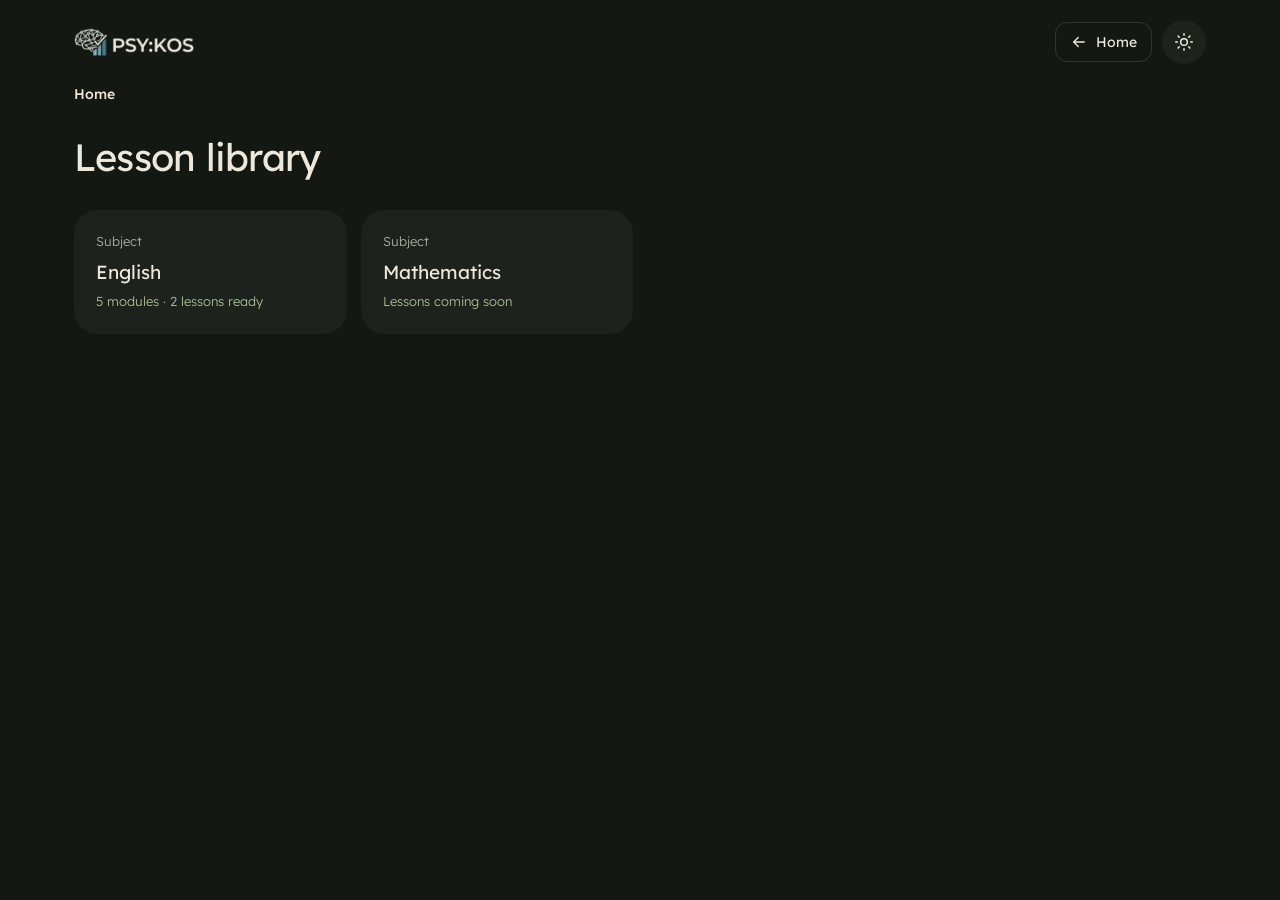
==== lessons.html @ 7eb395da "Add files via upload First version of the demo" ====
<!DOCTYPE html>
<html lang="en" data-theme="dark">
<head>
<meta charset="utf-8">
<meta name="viewport" content="width=device-width, initial-scale=1">
<title>PSY:KOS · Lesson library</title>
<script>try{document.documentElement.setAttribute('data-theme',localStorage.getItem('psykos-theme')||'dark')}catch(e){}</script>
<link rel="preconnect" href="https://fonts.googleapis.com">
<link rel="preconnect" href="https://fonts.gstatic.com" crossorigin>
<link href="https://fonts.googleapis.com/css2?family=Lexend:wght@300;400;500;600&display=swap" rel="stylesheet">
<link rel="stylesheet" href="css/style.css">
<link rel="icon" href="assets/logo-light.png">
</head>
<body>
<header class="site-header" id="site-header"></header>
<main id="main" class="wrap stack" style="padding-bottom:56px">
  <nav class="crumbs" aria-label="Breadcrumb" id="crumbs"></nav>
  <h1 id="title" style="font-size:clamp(28px,4.5vw,38px);font-weight:400;letter-spacing:-0.02em">Lesson library</h1>
  <div id="content"></div>
</main>

<script src="vendor/xlsx.mini.min.js"></script>
<script src="js/common.js"></script>
<script src="js/data.js"></script>
<script>
(function () {
  'use strict';
  var P = Psy, D = PsyData, esc = P.esc;
  var SUBJECTS = ['English', 'Mathematics'];

  D.load().then(function () {
    var u = D.getCurrentUser();
    var back = u ? (u.role === 'faculty' ? 'mentor.html' : 'student.html') : 'index.html';
    P.renderHeader({ backHref: back, backLabel: u ? 'My dashboard' : 'Home', homeHref: back });
    window.addEventListener('hashchange', route);
    route();
  }).catch(function (err) { P.showError(err.message); });

  function crumbs(parts) {
    document.getElementById('crumbs').innerHTML = parts.map(function (p, i) {
      return i === parts.length - 1 ? '<b>' + esc(p[0]) + '</b>' : '<a href="' + esc(p[1]) + '">' + esc(p[0]) + '</a><span aria-hidden="true">›</span>';
    }).join(' ');
  }

  function modulesOf(subject) {
    var mods = [], seen = {};
    D.getTopicMap(subject).forEach(function (t) {
      if (!seen[t.moduleNo]) { seen[t.moduleNo] = { no: t.moduleNo, name: t.module, rows: [] }; mods.push(seen[t.moduleNo]); }
      seen[t.moduleNo].rows.push(t);
    });
    return mods;
  }

  function route() {
    var parts = decodeURIComponent(location.hash.slice(1)).split('/').filter(Boolean);
    var subject = parts[0], modNo = parts[1];
    var title = document.getElementById('title'), content = document.getElementById('content');
    window.scrollTo({ top: 0 });

    if (!subject || SUBJECTS.indexOf(subject) < 0) {
      crumbs([['Home', '#']]);
      title.textContent = 'Lesson library';
      content.innerHTML = '<div class="tile-grid">' + SUBJECTS.map(function (s) {
        var mods = modulesOf(s), n = D.getTopicMap(s).filter(function (t) { return t.lesson; }).length;
        return '<a class="tile" href="#' + esc(s) + '"><span class="k">Subject</span><span class="n">' + esc(s) + '</span>' +
          '<span class="c">' + (mods.length ? mods.length + ' modules · ' + n + ' lesson' + (n === 1 ? '' : 's') + ' ready' : 'Lessons coming soon') + '</span></a>';
      }).join('') + '</div>';
      return;
    }

    var mods = modulesOf(subject);
    if (!modNo) {
      crumbs([['Home', '#'], [subject, '#' + subject]]);
      title.textContent = subject;
      if (!mods.length) { content.innerHTML = '<div class="empty"><b>No ' + esc(subject) + ' lessons yet</b><span class="muted">They will appear here once the syllabus and lessons are added.</span></div>'; return; }
      content.innerHTML = '<div class="tile-grid">' + mods.map(function (m) {
        var n = m.rows.filter(function (t) { return t.lesson; }).length;
        return '<a class="tile" href="#' + esc(subject + '/' + m.no) + '"><span class="k">Module ' + esc(m.no) + '</span><span class="n">' + esc(m.name) + '</span>' +
          '<span class="c">' + m.rows.length + ' topics · ' + (n ? n + ' lesson' + (n === 1 ? '' : 's') + ' ready' : 'lessons coming soon') + '</span></a>';
      }).join('') + '</div>';
      return;
    }

    var mod = mods.filter(function (m) { return m.no === modNo; })[0];
    if (!mod) { location.hash = subject; return; }
    crumbs([['Home', '#'], [subject, '#' + subject], ['Module ' + mod.no, '#' + subject + '/' + mod.no]]);
    title.textContent = 'Module ' + mod.no + ': ' + mod.name;
    var groups = [], seen = {};
    mod.rows.forEach(function (t) { if (!seen[t.topic]) { seen[t.topic] = []; groups.push(t.topic); } seen[t.topic].push(t); });
    content.innerHTML = groups.map(function (g) {
      return '<section style="margin-bottom:24px"><h2 style="font-size:18px;margin:0 0 12px">' + esc(g) + '</h2><div class="list">' +
        seen[g].map(function (t) {
          return '<div class="list-row"><span class="t">' + esc(t.subtopic) + '</span>' +
            (t.lesson ? '<a class="btn btn-sm" href="' + esc(t.lesson) + '">Open lesson</a>' : '<span class="badge badge-muted">Coming soon</span>') + '</div>';
        }).join('') + '</div></section>';
    }).join('');
  }
})();
</script>
</body>
</html>
---- css/style.css ----
/* PSY:KOS shared styles. Dark is the default theme; light is set with <html data-theme="light">. */
:root, :root[data-theme="dark"] {
  --bg: #141813;
  --surface: #1D221C;
  --surface-2: #262D25;
  --line: #30382E;
  --track: #2C342A;
  --text: #EEE8DC;
  --muted: #A7AE9F;
  --accent: #A3BC8E;
  --on-accent: #141813;
  --accent-soft: rgba(163, 188, 142, 0.14);
  --gold: #D9A73E;
  --gold-soft: rgba(217, 167, 62, 0.16);
  --red: #E58A6E;
  --red-soft: rgba(229, 138, 110, 0.14);
  --notice: #283026;
  --shadow: 0 18px 40px rgba(0, 0, 0, 0.32);
  color-scheme: dark;
}
:root[data-theme="light"] {
  --bg: #F1ECE2;
  --surface: #FBF8F2;
  --surface-2: #EFE9DD;
  --line: #E3DBCB;
  --track: #E8E1D3;
  --text: #1E281D;
  --muted: #5A6454;
  --accent: #4E6A44;
  --on-accent: #FBF8F2;
  --accent-soft: rgba(78, 106, 68, 0.10);
  --gold: #9A6F1C;
  --gold-soft: rgba(183, 134, 42, 0.14);
  --red: #B0432D;
  --red-soft: rgba(176, 67, 45, 0.10);
  --notice: #FFFFFF;
  --shadow: 0 18px 40px rgba(30, 40, 29, 0.16);
  color-scheme: light;
}

* { box-sizing: border-box; }
html { -webkit-text-size-adjust: 100%; }
body {
  margin: 0;
  min-height: 100vh;
  background: var(--bg);
  color: var(--text);
  font-family: "Lexend", system-ui, -apple-system, "Segoe UI", sans-serif;
  font-weight: 300;
  line-height: 1.5;
}
h1, h2, h3 { margin: 0; font-weight: 500; letter-spacing: -0.01em; }
p { margin: 0; }
a { color: var(--accent); }
button, input, select, textarea { font: inherit; color: inherit; }
button { cursor: pointer; }
:focus-visible { outline: 2px solid var(--gold); outline-offset: 2px; border-radius: 8px; }
.sr-only { position: absolute; width: 1px; height: 1px; overflow: hidden; clip: rect(0 0 0 0); white-space: nowrap; }
[hidden] { display: none !important; }

/* ---------- layout ---------- */
.wrap { max-width: 1180px; margin: 0 auto; padding: 0 24px; }
@media (max-width: 520px) { .wrap { padding: 0 16px; } }
.stack { display: flex; flex-direction: column; gap: 24px; }
.row { display: flex; flex-wrap: wrap; gap: 24px; align-items: flex-start; }
.col-main { flex: 999 1 540px; min-width: 0; }
.col-side { flex: 1 1 300px; min-width: 0; }
.panel { background: var(--surface); border-radius: 28px; padding: 24px; }
@media (max-width: 520px) { .panel { padding: 20px; border-radius: 24px; } }
.panel h2 { font-size: 20px; }
.panel-head { display: flex; flex-wrap: wrap; align-items: baseline; justify-content: space-between; gap: 8px; margin-bottom: 14px; }
.muted { color: var(--muted); }
.small { font-size: 13px; }
.mt-8 { margin-top: 8px; }

/* ---------- header ---------- */
.site-header { padding: 20px 0; }
.site-header .wrap { display: flex; align-items: center; justify-content: space-between; gap: 12px; flex-wrap: wrap; }
.brand { display: inline-flex; align-items: center; }
.brand img { height: 28px; width: auto; display: block; }
.logo-light { display: none !important; }
:root[data-theme="light"] .logo-light { display: block !important; }
:root[data-theme="light"] .logo-dark { display: none !important; }
.header-actions { display: flex; align-items: center; gap: 10px; }
.who { font-size: 14px; font-weight: 400; }
.icon-btn {
  width: 44px; height: 44px; border-radius: 999px; border: 0; background: var(--surface); color: var(--text);
  display: inline-flex; align-items: center; justify-content: center; text-decoration: none;
}
.icon-btn svg { width: 20px; height: 20px; }
.icon-sun { display: block; } .icon-moon { display: none; }
:root[data-theme="light"] .icon-sun { display: none; }
:root[data-theme="light"] .icon-moon { display: block; }

/* ---------- buttons and inputs ---------- */
.btn {
  height: 48px; padding: 0 20px; border-radius: 14px; border: 0; background: var(--accent); color: var(--on-accent);
  font-size: 15px; font-weight: 500; display: inline-flex; align-items: center; justify-content: center; gap: 8px; text-decoration: none;
}
.btn svg { width: 18px; height: 18px; }
.btn-ghost { background: transparent; color: var(--text); border: 1px solid var(--line); font-weight: 400; }
.btn-ink { background: var(--text); color: var(--bg); }
.btn-sm { height: 40px; padding: 0 14px; border-radius: 12px; font-size: 14px; }
.btn[disabled], .btn.is-disabled { background: var(--bg); color: var(--muted); cursor: default; }
.field { display: flex; flex-direction: column; gap: 6px; }
.field label { font-size: 13px; color: var(--muted); }
.input, .select, .textarea {
  width: 100%; border: 1px solid var(--line); border-radius: 14px; background: var(--bg); color: var(--text);
  padding: 0 14px; height: 50px; font-size: 15px; font-weight: 300;
}
.textarea { height: auto; padding: 12px 14px; resize: vertical; min-height: 96px; }

/* ---------- pills, tabs, segmented ---------- */
.pill-tabs { display: flex; gap: 10px; flex-wrap: wrap; }
.pill-tab {
  height: 48px; padding: 0 24px; border-radius: 999px; border: 0; font-size: 16px; font-weight: 400;
  background: var(--surface); color: var(--muted);
}
.pill-tab[aria-selected="true"] { background: var(--text); color: var(--bg); font-weight: 500; }
.seg { display: inline-flex; padding: 4px; gap: 4px; border-radius: 999px; background: var(--surface); }
.panel .seg { background: var(--bg); }
.seg button { height: 38px; padding: 0 16px; border-radius: 999px; border: 0; background: transparent; color: var(--muted); font-size: 14px; font-weight: 400; }
.seg button[aria-pressed="true"] { background: var(--accent-soft); color: var(--accent); font-weight: 500; }
.view-tabs { display: flex; gap: 28px; border-bottom: 1px solid var(--line); overflow-x: auto; }
.view-tab { border: 0; background: transparent; padding: 0 0 14px; margin-bottom: -1px; font-size: 16px; color: var(--muted); font-weight: 400; white-space: nowrap; }
.view-tab[aria-selected="true"] { color: var(--text); font-weight: 500; box-shadow: inset 0 -2px 0 var(--gold); }
.badge { font-size: 12px; font-weight: 500; padding: 4px 10px; border-radius: 999px; white-space: nowrap; }
.badge-red { color: var(--red); background: var(--red-soft); }
.badge-accent { color: var(--accent); background: var(--accent-soft); }
.badge-muted { color: var(--muted); background: var(--bg); }

/* ---------- stats ---------- */
.stats { background: var(--surface); border-radius: 28px; padding: 24px 28px; display: flex; flex-wrap: wrap; gap: 20px 32px; }
.stat { flex: 1 1 130px; display: flex; flex-direction: column; gap: 4px; }
.stat b { font-size: 34px; font-weight: 400; letter-spacing: -0.02em; }
.stat span { font-size: 13px; color: var(--muted); }
.stat.is-red b { color: var(--red); }

/* ---------- bars ---------- */
.bar-row { display: flex; flex-direction: column; gap: 7px; }
.bar-row + .bar-row { margin-top: 16px; }
.bar-label { display: flex; justify-content: space-between; gap: 8px; font-size: 14px; }
.bar-label b { font-weight: 500; }
.bar-label.is-weak b { color: var(--red); }
.bar { height: 6px; border-radius: 999px; background: var(--track); overflow: hidden; }
.bar > span { display: block; height: 100%; border-radius: 999px; background: var(--accent); }
.bar.is-weak > span { background: var(--red); }

/* ---------- accordion (weak by topic) ---------- */
.acc-item { border-top: 1px solid var(--line); }
.acc-btn { width: 100%; border: 0; background: transparent; padding: 16px 0; display: flex; align-items: center; justify-content: space-between; gap: 12px; text-align: left; color: var(--text); }
.acc-btn .t { font-size: 16px; font-weight: 400; display: block; }
.acc-btn .m { font-size: 13px; color: var(--muted); display: block; }
.acc-btn svg { width: 18px; height: 18px; color: var(--muted); transition: transform .2s; flex: none; }
.acc-btn[aria-expanded="true"] svg { transform: rotate(180deg); }
.acc-body { display: flex; flex-wrap: wrap; gap: 8px; padding: 0 0 18px; }
.chip { border: 0; border-radius: 14px; background: var(--bg); color: var(--text); padding: 10px 14px; display: inline-flex; align-items: center; gap: 10px; font-size: 14px; font-weight: 300; }
.chip b { font-weight: 500; color: var(--red); }

/* ---------- tables ---------- */
.table-wrap { overflow-x: auto; }
table.marks { width: 100%; border-collapse: collapse; font-size: 15px; }
table.marks th { text-align: left; font-size: 12px; color: var(--muted); font-weight: 400; padding: 8px 8px 8px 0; }
table.marks td { padding: 12px 8px 12px 0; border-top: 1px solid var(--line); vertical-align: top; }
table.marks .num { text-align: right; white-space: nowrap; font-variant-numeric: tabular-nums; padding-right: 0; }
table.marks .num b { font-weight: 500; }
table.marks .date { color: var(--muted); white-space: nowrap; }

/* ---------- cards ---------- */
.note-card { background: var(--bg); border-radius: 18px; padding: 16px 18px; display: flex; flex-direction: column; gap: 6px; }
.note-card + .note-card { margin-top: 10px; }
.note-card .meta { font-size: 12px; color: var(--muted); }
.note-card .body { font-size: 15px; line-height: 1.6; }
.empty { background: var(--surface); border-radius: 28px; padding: 56px 24px; text-align: center; display: flex; flex-direction: column; gap: 10px; align-items: center; }
.empty b { font-size: 22px; font-weight: 400; }

/* ---------- student: start here ---------- */
.topic-strip { display: flex; gap: 14px; overflow-x: auto; padding-bottom: 6px; scroll-snap-type: x mandatory; }
.topic-card { flex: 0 0 240px; min-height: 190px; background: var(--surface); border-radius: 24px; padding: 20px; display: flex; flex-direction: column; gap: 8px; scroll-snap-align: start; }
.topic-card .mod { display: flex; align-items: center; gap: 8px; font-size: 13px; color: var(--muted); }
.dot { width: 8px; height: 8px; border-radius: 999px; background: var(--red); flex: none; }
.topic-card .name { font-size: 18px; font-weight: 400; line-height: 1.35; }
.topic-card .btn, .topic-card .soon { margin-top: auto; height: 44px; border-radius: 12px; font-size: 14px; }
.soon { background: var(--bg); color: var(--muted); display: flex; align-items: center; justify-content: center; }
.all-clear { background: var(--surface); border-radius: 24px; padding: 24px; }

/* ---------- notice (toast) ---------- */
.notice-layer { position: fixed; top: 84px; right: 16px; left: 16px; display: flex; justify-content: flex-end; pointer-events: none; z-index: 40; }
.notice {
  pointer-events: auto; width: 100%; max-width: 380px; background: var(--notice); color: var(--text); border-radius: 22px;
  padding: 18px 18px 18px 20px; display: flex; gap: 14px; align-items: flex-start; box-shadow: var(--shadow);
  animation: slide-in .35s ease-out;
}
@keyframes slide-in { from { transform: translateY(-12px); opacity: 0; } }
@media (prefers-reduced-motion: reduce) { .notice { animation: none; } }
.notice .ic { flex: none; width: 40px; height: 40px; border-radius: 14px; background: var(--gold-soft); color: var(--gold); display: flex; align-items: center; justify-content: center; }
.notice .ic svg { width: 20px; height: 20px; }
.notice .txt { flex: 1; display: flex; flex-direction: column; gap: 10px; font-size: 16px; font-weight: 400; }
.notice .close { flex: none; width: 44px; height: 44px; margin: -8px -8px 0 0; border: 0; border-radius: 999px; background: transparent; color: var(--muted); display: flex; align-items: center; justify-content: center; }

/* ---------- graph ---------- */
.graph svg { width: 100%; min-width: 560px; height: auto; display: block; }
.graph .axis { fill: var(--muted); font-size: 11px; font-family: inherit; }
.graph .evlabel { fill: var(--text); font-size: 11px; font-weight: 500; font-family: inherit; }
.graph .grid { stroke: var(--line); stroke-width: 1; }
.graph .evline { stroke: var(--line); stroke-width: 1; stroke-dasharray: 2 4; }
.graph .cut { stroke: var(--red); stroke-width: 1.4; stroke-dasharray: 6 5; }
.graph .line { fill: none; stroke: var(--accent); stroke-width: 2.5; stroke-linejoin: round; }
.graph .pt { fill: var(--surface); stroke: var(--accent); stroke-width: 2.5; }
.graph .pt.is-weak { stroke: var(--red); }

/* ---------- landing ---------- */
.landing { min-height: 100vh; display: flex; flex-direction: column; }
.landing main { flex: 1; display: flex; align-items: center; }
.landing .cards { width: 100%; display: flex; flex-wrap: wrap; gap: 20px; }
.role-card { flex: 1 1 300px; background: var(--surface); border-radius: 28px; padding: 32px; display: flex; flex-direction: column; gap: 28px; }
.role-card h1 { font-size: 30px; }
.role-ic { width: 56px; height: 56px; border-radius: 18px; display: flex; align-items: center; justify-content: center; background: var(--accent-soft); color: var(--accent); }
.role-ic.gold { background: var(--gold-soft); color: var(--gold); }
.role-ic svg { width: 26px; height: 26px; }
.role-card .btn { height: 54px; border-radius: 16px; justify-content: space-between; font-size: 16px; padding: 0 20px; }
.role-card .actions { margin-top: auto; display: flex; flex-direction: column; gap: 12px; }
.role-card .select { height: 54px; border-radius: 16px; }
@media (max-width: 520px) { .role-card { padding: 24px; gap: 20px; } .role-card h1 { font-size: 26px; } }
.site-footer { text-align: center; padding: 16px 24px 24px; font-size: 13px; color: var(--muted); }

/* ---------- lesson library ---------- */
.crumbs { font-size: 14px; color: var(--muted); display: flex; flex-wrap: wrap; gap: 6px; align-items: center; }
.crumbs a { color: var(--muted); text-decoration: none; }
.crumbs a:hover { color: var(--text); }
.crumbs b { color: var(--text); font-weight: 500; }
.tile-grid { display: grid; grid-template-columns: repeat(auto-fill, minmax(min(100%, 260px), 1fr)); gap: 14px; }
.tile { background: var(--surface); border-radius: 24px; padding: 22px; display: flex; flex-direction: column; gap: 6px; text-decoration: none; color: var(--text); min-height: 120px; }
.tile .k { font-size: 13px; color: var(--muted); }
.tile .n { font-size: 19px; font-weight: 400; }
.tile .c { margin-top: auto; font-size: 13px; color: var(--accent); }
.list { background: var(--surface); border-radius: 28px; padding: 8px 24px; }
.list-row { display: flex; align-items: center; justify-content: space-between; gap: 12px; padding: 16px 0; border-top: 1px solid var(--line); }
.list-row:first-child { border-top: 0; }
.list-row .t { font-size: 16px; }

/* ---------- print (PDF report) ---------- */
.print-only { display: none; }
@media print {
  :root, :root[data-theme="dark"], :root[data-theme="light"] {
    --bg: #FFFFFF; --surface: #FFFFFF; --line: #D9D3C6; --track: #ECE6DA; --text: #1E281D; --muted: #4F584A;
    --accent: #4E6A44; --red: #A63E2A; --red-soft: #F6E3DD; --accent-soft: #E7EDE3; --gold: #8A6418;
    color-scheme: light;
  }
  @page { size: A4; margin: 14mm; }
  body { font-size: 11pt; }
  .no-print, .site-header, .notice-layer, .view-tabs, .pill-tabs, .seg, .stats { display: none !important; }
  .print-only { display: block; }
  .panel { padding: 0; border-radius: 0; break-inside: avoid; margin-bottom: 14px; }
  .row { display: block; }
  .graph svg { min-width: 0; }
  .wrap { max-width: none; padding: 0; }
}
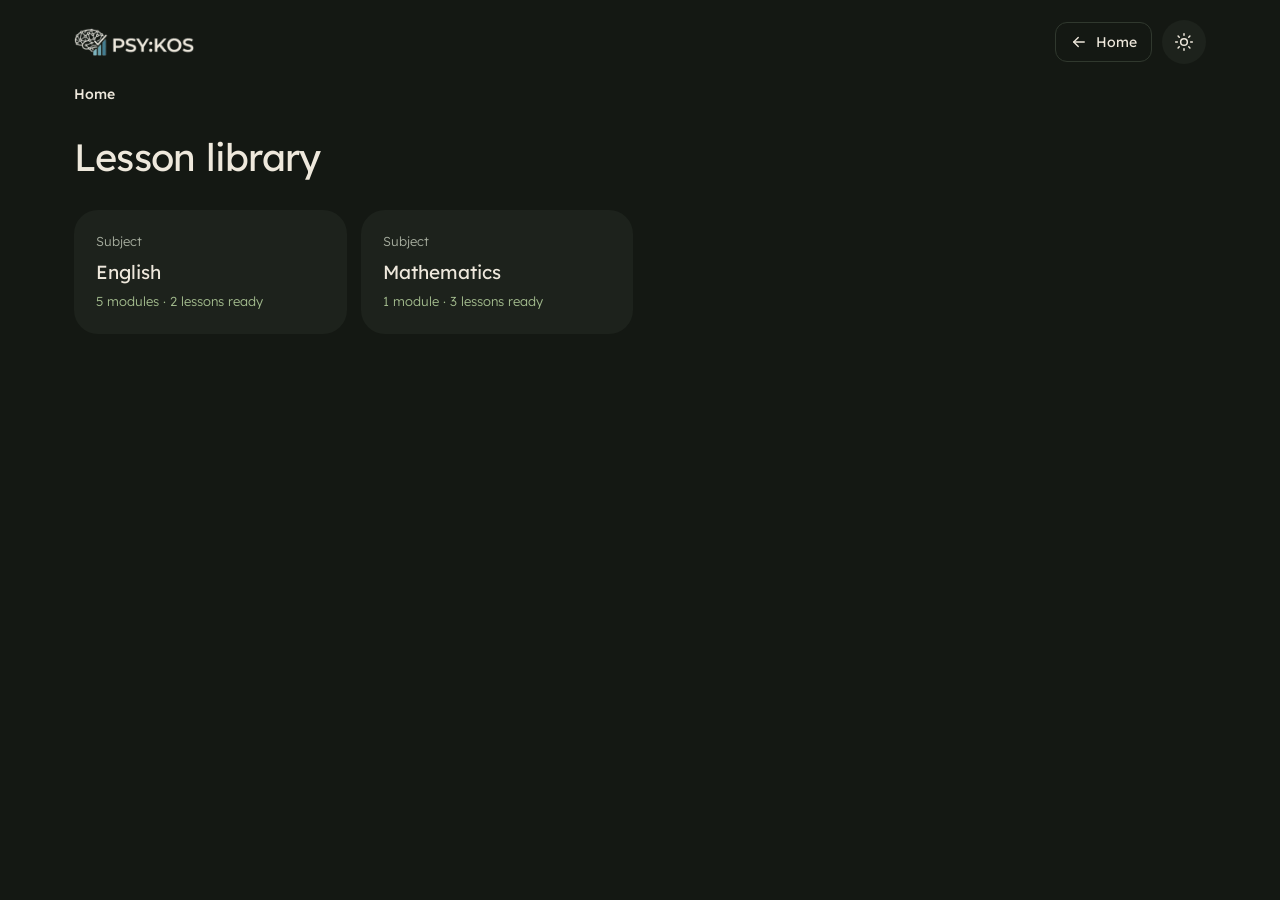
==== commit 8de57855: "Add files via upload" ====
--- a/lessons.html
+++ b/lessons.html
@@ -63,7 +63,7 @@
       content.innerHTML = '<div class="tile-grid">' + SUBJECTS.map(function (s) {
         var mods = modulesOf(s), n = D.getTopicMap(s).filter(function (t) { return t.lesson; }).length;
         return '<a class="tile" href="#' + esc(s) + '"><span class="k">Subject</span><span class="n">' + esc(s) + '</span>' +
-          '<span class="c">' + (mods.length ? mods.length + ' modules · ' + n + ' lesson' + (n === 1 ? '' : 's') + ' ready' : 'Lessons coming soon') + '</span></a>';
+          '<span class="c">' + (mods.length ? mods.length + (mods.length === 1 ? ' module · ' : ' modules · ') + n + ' lesson' + (n === 1 ? '' : 's') + ' ready' : 'Lessons coming soon') + '</span></a>';
       }).join('') + '</div>';
       return;
     }
